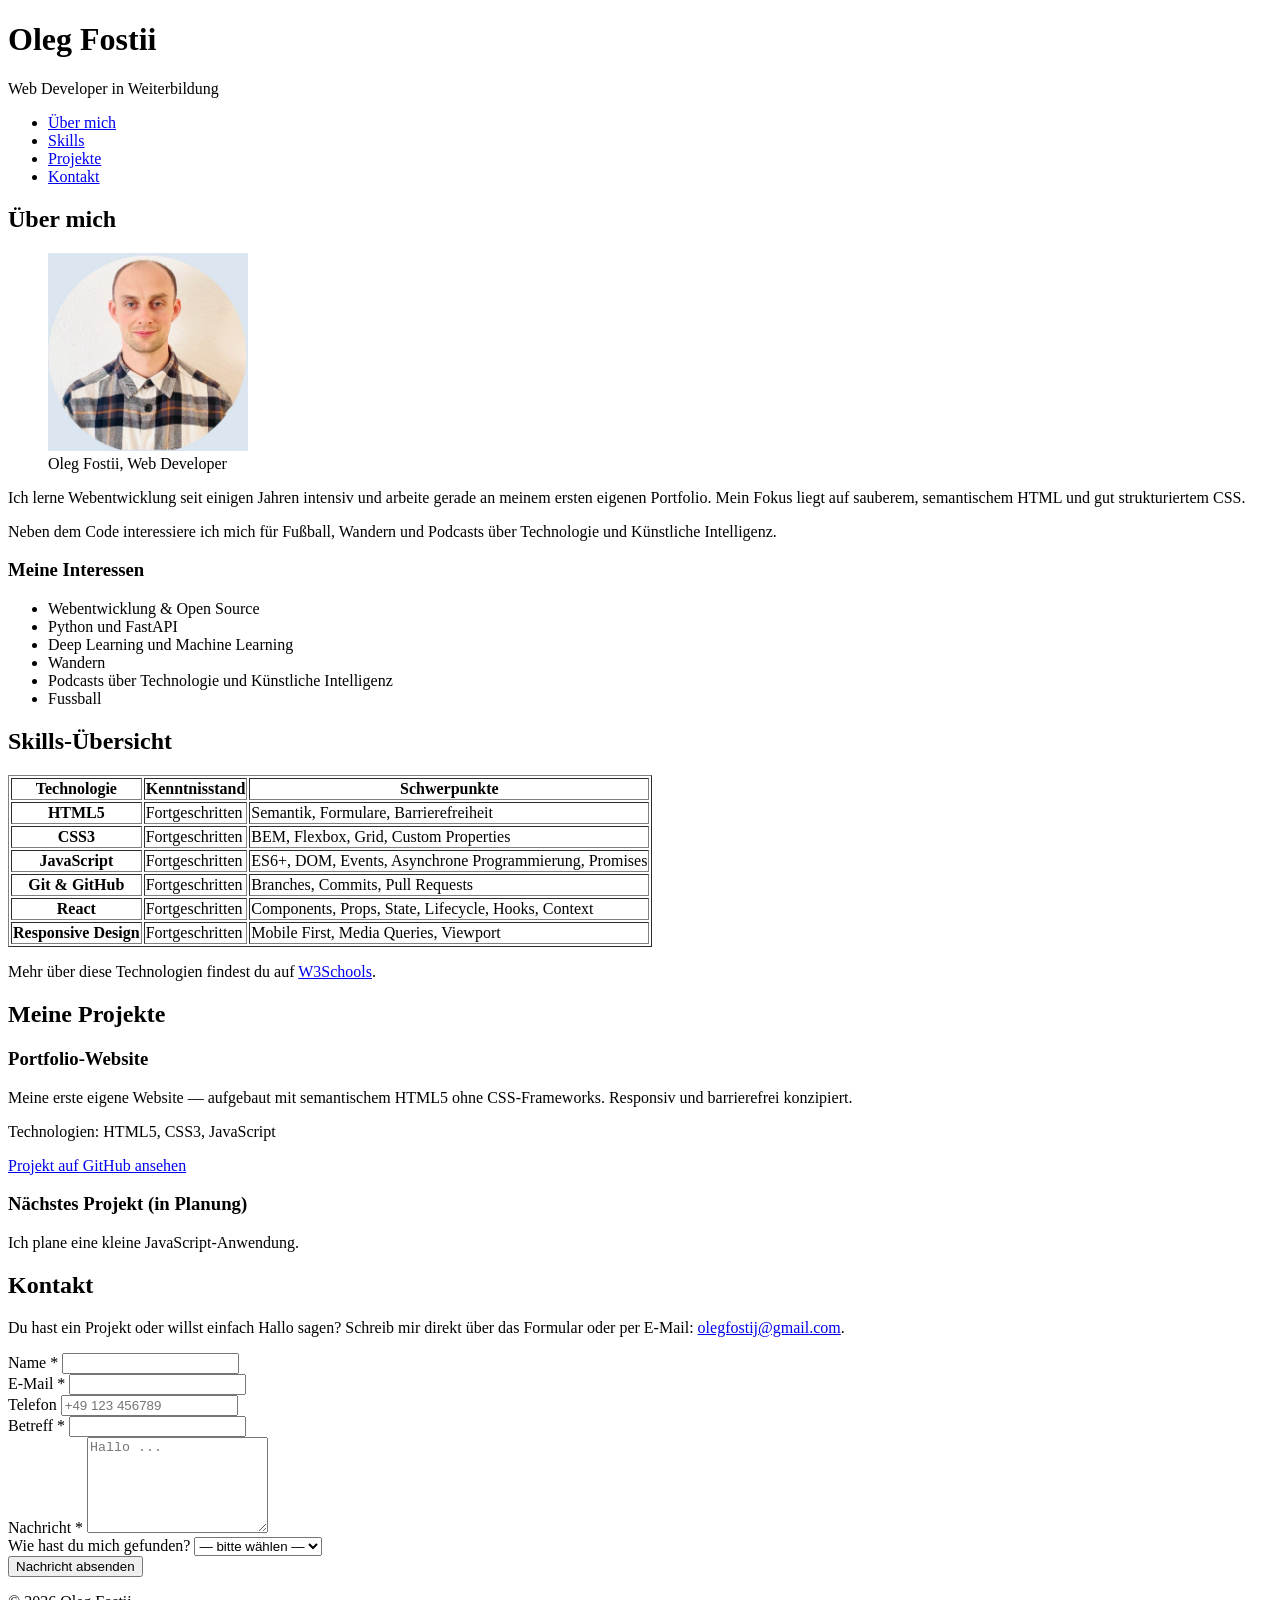
==== index.html @ a994909b "feat: add profile image placeholder and skills table" ====
<!DOCTYPE html>
<html lang="de">
<head>
  <meta charset="UTF-8" />
  <meta name="viewport" content="width=device-width, initial-scale=1.0" />
  <title>Oleg Fostii — Web Developer</title>
</head>
<body>

  <!-- ================================================
       NAVIGATION
  ================================================ -->
  <header>
    <h1>Oleg Fostii</h1>
    <p>Web Developer in Weiterbildung</p>

    <nav>
      <ul>
        <li><a href="#über-mich">Über mich</a></li>
        <li><a href="#skills">Skills</a></li>
        <li><a href="#projekte">Projekte</a></li>
        <li><a href="#kontakt">Kontakt</a></li>
      </ul>
    </nav>
  </header>

  <main>

    <!-- ================================================
         ABSCHNITT: ÜBER MICH
    ================================================ -->
    <section id="über-mich">
      <h2>Über mich</h2>

      <figure>
        <img
          src="/bilder/profil.jpeg"
          alt="Foto von Oleg Fostii, Web Developer"
          width="200"
        />
        <figcaption>Oleg Fostii, Web Developer</figcaption>
      </figure>

      <p>
        Ich lerne Webentwicklung seit einigen Jahren intensiv und arbeite
        gerade an meinem ersten eigenen Portfolio. Mein Fokus liegt auf
        sauberem, semantischem HTML und gut strukturiertem CSS.
      </p>

      <p>
        Neben dem Code interessiere ich mich für Fußball, Wandern
        und Podcasts über Technologie und Künstliche Intelligenz.
      </p>

      <h3>Meine Interessen</h3>
      <ul>
        <li>Webentwicklung &amp; Open Source</li>
        <li>Python und FastAPI</li>
        <li>Deep Learning und Machine Learning</li>
        <li>Wandern</li>
        <li>Podcasts über Technologie und Künstliche Intelligenz</li>
        <li>Fussball</li>
      </ul>
    </section>

    <!-- ================================================
         ABSCHNITT: SKILLS
    ================================================ -->
    <section id="skills">
      <h2>Skills-Übersicht</h2>

      <table border="1">
        <thead>
          <tr>
            <th scope="col">Technologie</th>
            <th scope="col">Kenntnisstand</th>
            <th scope="col">Schwerpunkte</th>
          </tr>
        </thead>
        <tbody>
          <tr>
            <th scope="row">HTML5</th>
            <td>Fortgeschritten</td>
            <td>Semantik, Formulare, Barrierefreiheit</td>
          </tr>
          <tr>
            <th scope="row">CSS3</th>
            <td>Fortgeschritten</td>
            <td>BEM, Flexbox, Grid, Custom Properties</td>
          </tr>
          <tr>
            <th scope="row">JavaScript</th>
            <td>Fortgeschritten</td>
            <td>ES6+, DOM, Events, Asynchrone Programmierung, Promises</td>
          </tr>
          <tr>
            <th scope="row">Git &amp; GitHub</th>
            <td>Fortgeschritten</td>
            <td>Branches, Commits, Pull Requests</td>
          </tr>
          <tr>
            <th scope="row">React</th>
            <td>Fortgeschritten</td>
            <td>Components, Props, State, Lifecycle, Hooks, Context</td>
          </tr>
          <tr>
            <th scope="row">Responsive Design</th>
            <td>Fortgeschritten</td>
            <td>Mobile First, Media Queries, Viewport</td>
          </tr>
        </tbody>
      </table>

      <p>
        Mehr über diese Technologien findest du auf
        <a
          href="https://www.w3schools.com/html/"
          target="_blank"
          rel="noopener noreferrer"
        >W3Schools</a>.
      </p>
    </section>

    <!-- ================================================
         ABSCHNITT: PROJEKTE
    ================================================ -->
    <section id="projekte">
      <h2>Meine Projekte</h2>

      <article>
        <h3>Portfolio-Website</h3>
        <p>
          Meine erste eigene Website — aufgebaut mit semantischem HTML5
          ohne CSS-Frameworks. Responsiv und barrierefrei konzipiert.
        </p>
        <p>Technologien: HTML5, CSS3, JavaScript</p>
        <p>
          <a
            href="https://fostij.github.io/Portfolio.github.io/"
            target="_blank"
            rel="noopener noreferrer"
          >
            Projekt auf GitHub ansehen
          </a>
        </p>
      </article>

      <article>
        <h3>Nächstes Projekt (in Planung)</h3>
        <p>Ich plane eine kleine JavaScript-Anwendung.</p>
      </article>
    </section>

    <!-- ================================================
         ABSCHNITT: KONTAKTFORMULAR
    ================================================ -->
    <section id="kontakt">
      <h2>Kontakt</h2>

      <p>
        Du hast ein Projekt oder willst einfach Hallo sagen? Schreib mir
        direkt über das Formular oder per E-Mail:
        <a href="mailto:olegfostij@gmail.com">olegfostij@gmail.com</a>.
      </p>

      <form
        class="contact-form"
        action="https://echo.free.beeceptor.com/contact-form"
        method="POST">

        <div>
          <label for="name">Name *</label>
          <input
            type="text"
            id="name"
            name="name"
            autocomplete="name"
            required
          />
        </div>

        <div>
          <label for="email">E-Mail *</label>
          <input
            type="email"
            id="email"
            name="email"
            autocomplete="email"
            required
          />
        </div>

        <div>
          <label for="telefon">Telefon</label>
          <input
            type="tel"
            id="telefon"
            name="telefon"
            placeholder="+49 123 456789"
            pattern="^\+49\s\d{3}\s\d{6,}$"
            title="Bitte gib eine gültige Telefonnummer im Format +49 123 456789 ein"
            autocomplete="tel"
          />
        </div>

        <div>
          <label for="betreff">Betreff *</label>
          <input
            type="text"
            id="betreff"
            name="betreff"
            required
          />
        </div>

        <div>
          <label for="nachricht">Nachricht *</label>
          <textarea
            id="nachricht"
            name="nachricht"
            rows="6"
            placeholder="Hallo ..."
            required
          ></textarea>
        </div>

        <div>
          <label for="quelle">Wie hast du mich gefunden?</label>
          <select id="quelle" name="quelle">
            <option value="">— bitte wählen —</option>
            <option value="github">GitHub</option>
            <option value="linkedin">LinkedIn</option>
            <option value="empfehlung">Empfehlung</option>
            <option value="sonstiges">Sonstiges</option>
          </select>
        </div>

        <button type="submit">Nachricht absenden</button>

      </form>
    </section>

  </main>

  <!-- ================================================
       FOOTER
  ================================================ -->
  <footer>
    <p>&copy; 2026 Oleg Fostii</p>
  </footer>

</body>
</html>
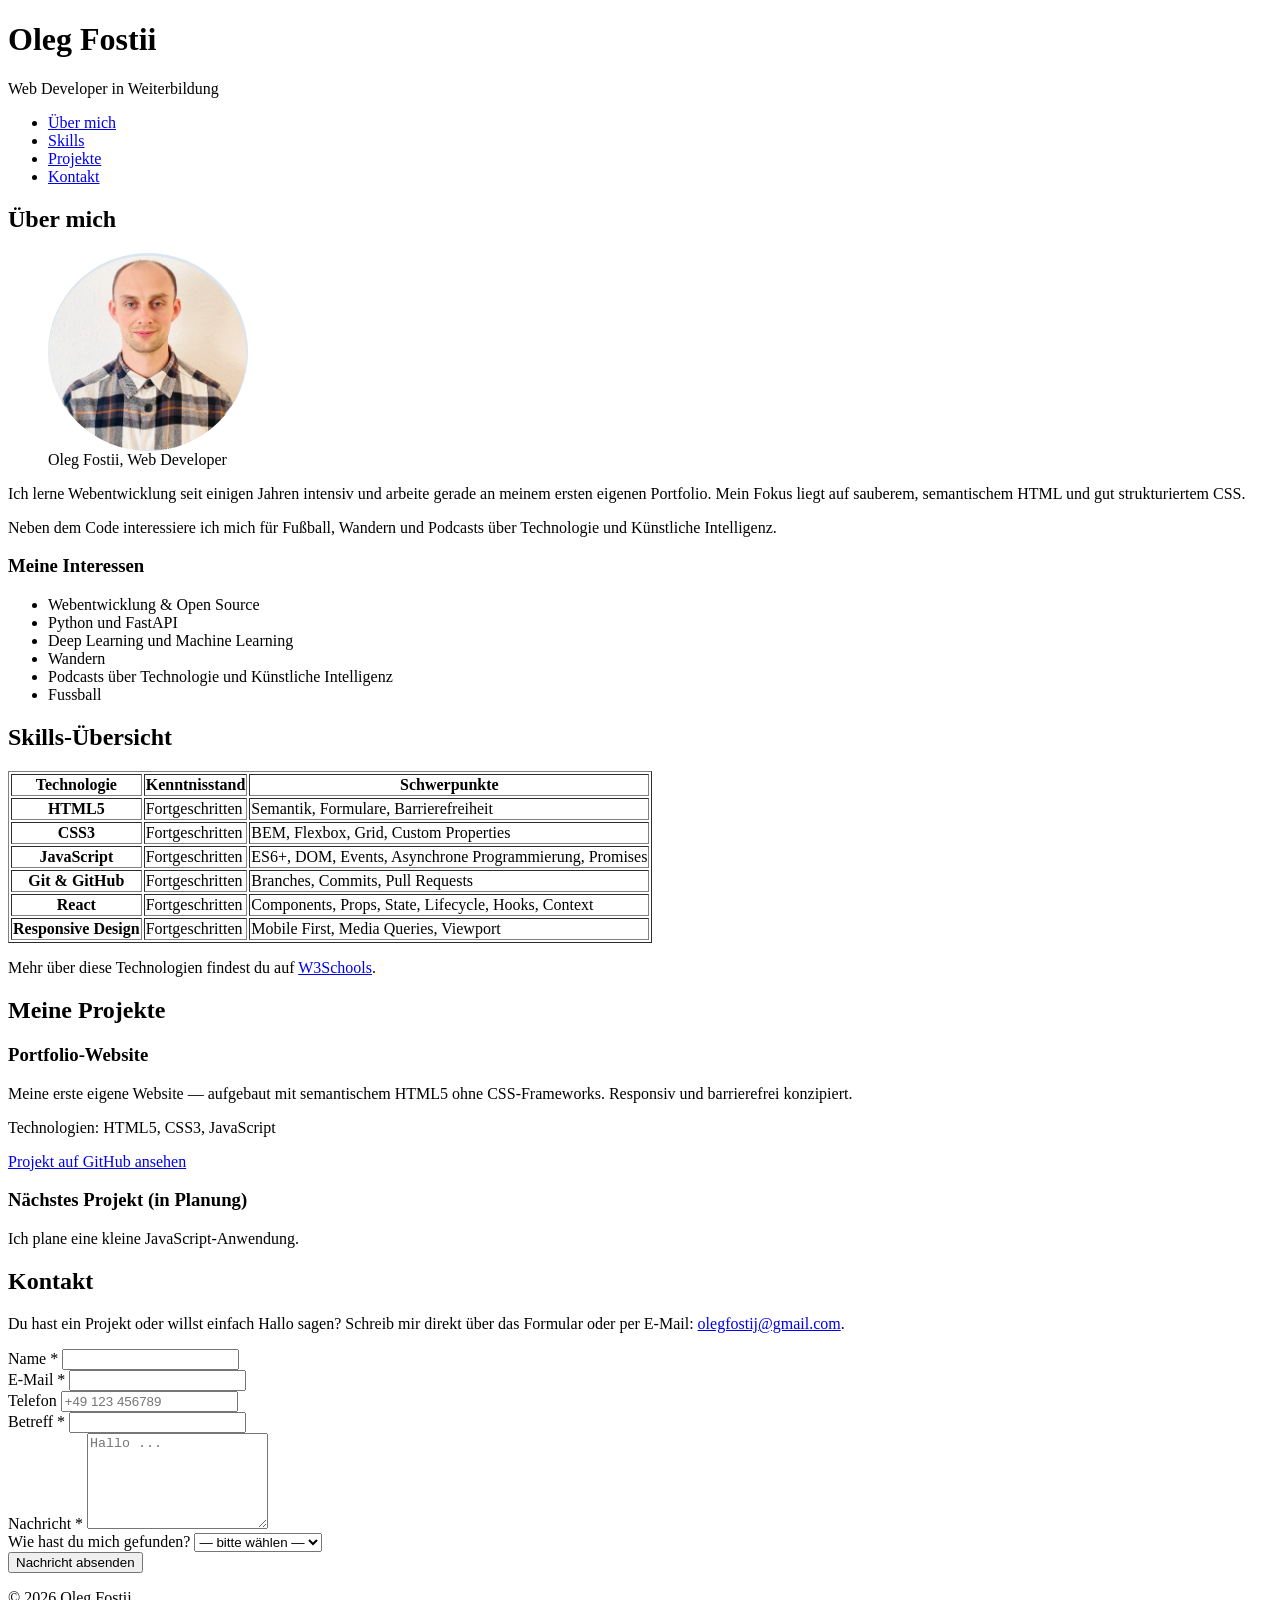
==== commit 2c602f69: "fix: add border-radius to profile image via inline style" ====
--- a/index.html
+++ b/index.html
@@ -37,6 +37,7 @@
           src="/bilder/profil.jpeg"
           alt="Foto von Oleg Fostii, Web Developer"
           width="200"
+          style="border-radius: 50%; display: block;"
         />
         <figcaption>Oleg Fostii, Web Developer</figcaption>
       </figure>
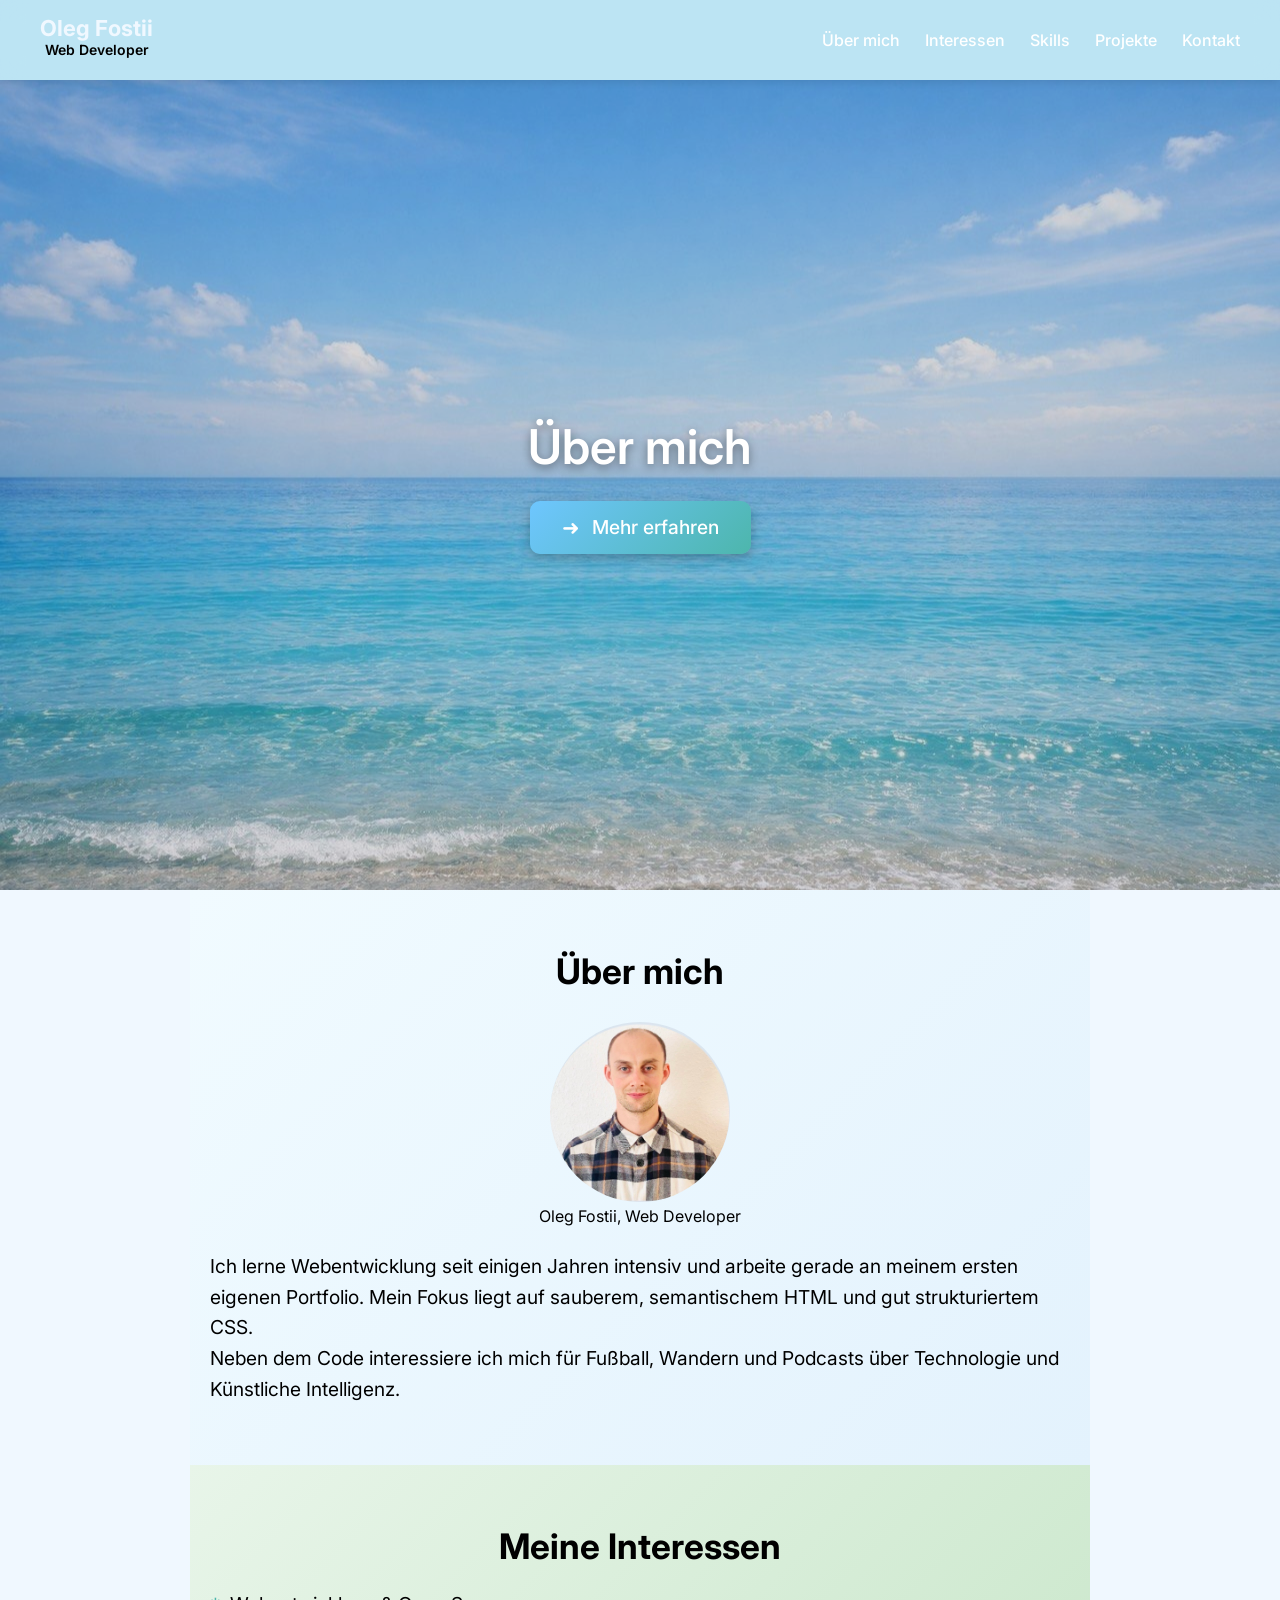
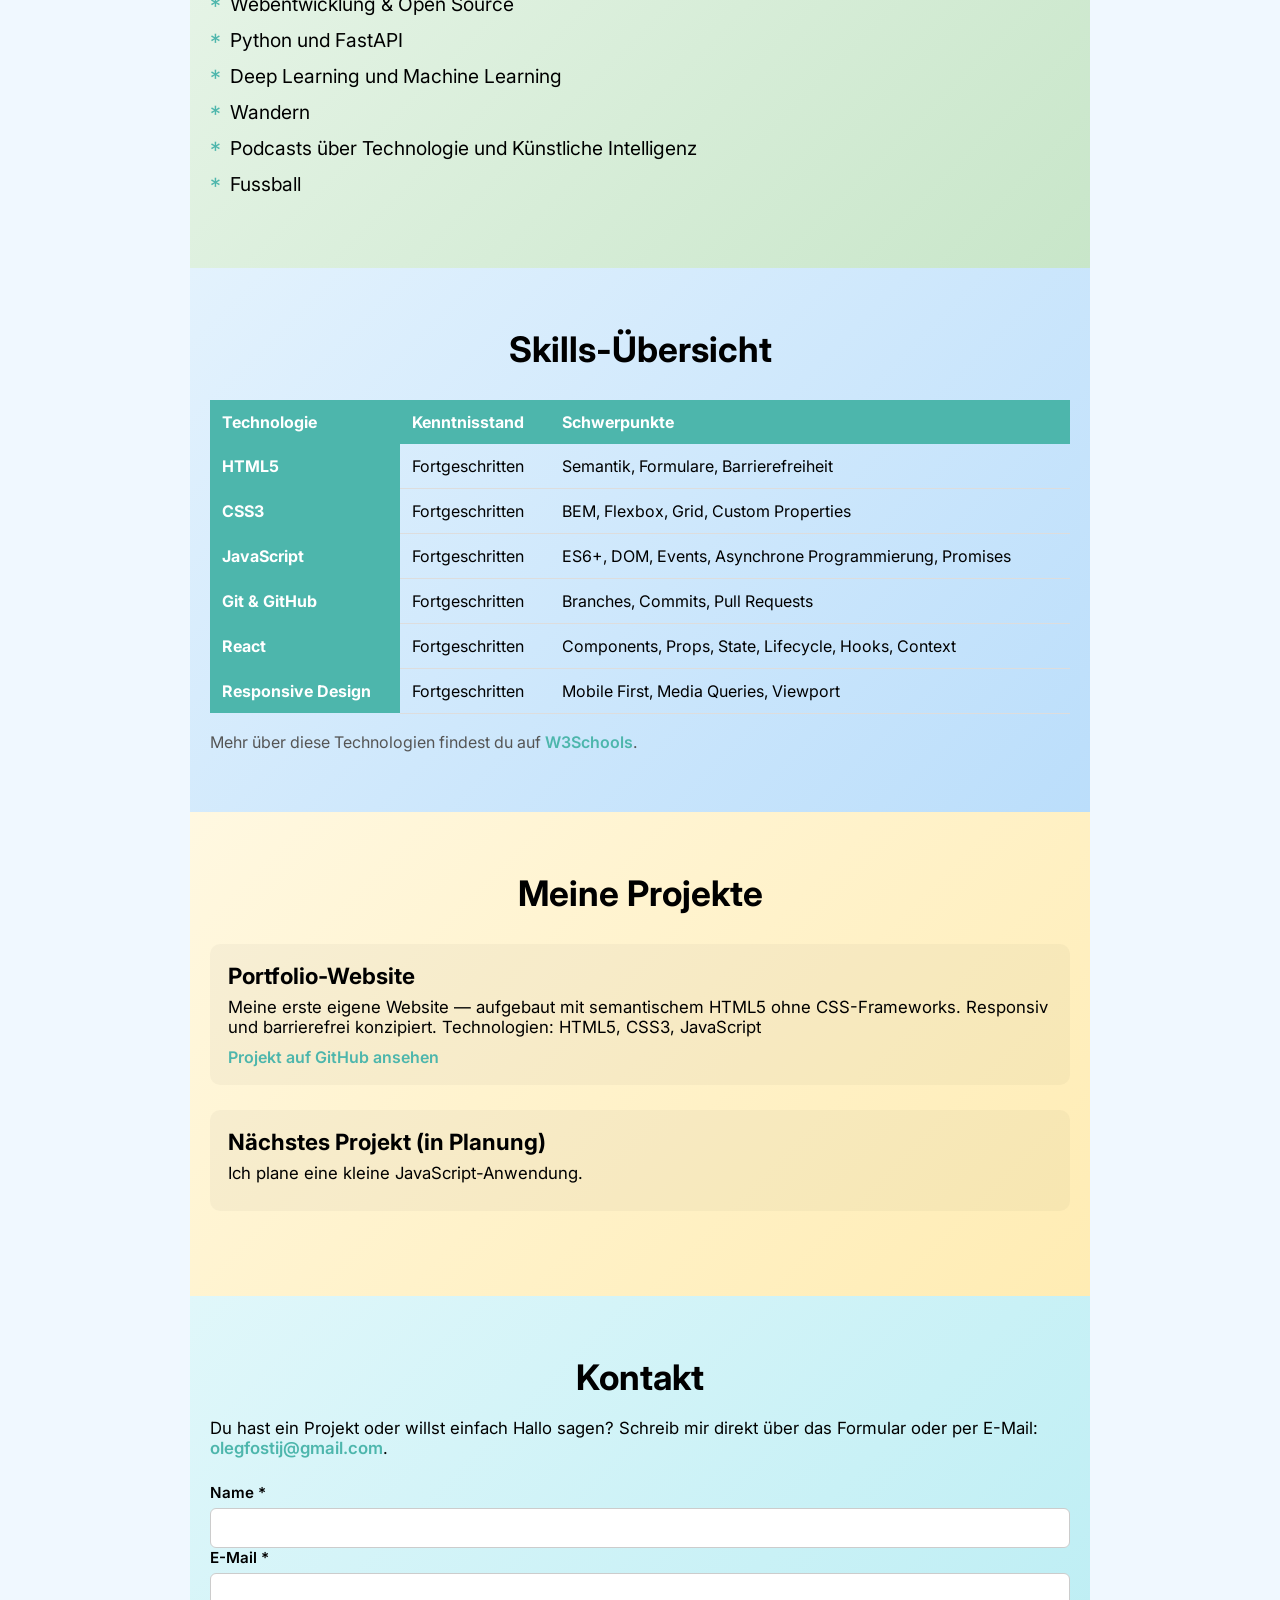
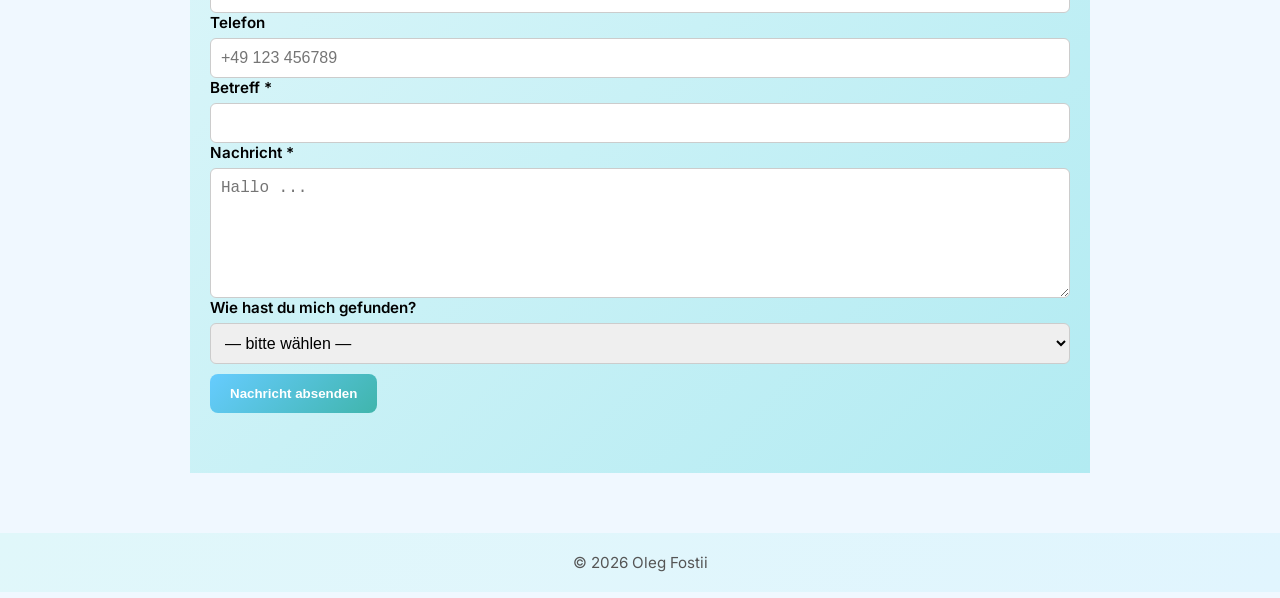
==== commit 17b2df47: "Initial project upload" ====
--- a/index.html
+++ b/index.html
@@ -3,118 +3,160 @@
 <head>
   <meta charset="UTF-8" />
   <meta name="viewport" content="width=device-width, initial-scale=1.0" />
+  <link href="https://fonts.googleapis.com/css2?family=Inter:wght@300;400;600&display=swap" rel="stylesheet"/>
+  <link rel="stylesheet" href="css/style.css" />
   <title>Oleg Fostii — Web Developer</title>
 </head>
 <body>
-
   <!-- ================================================
-       NAVIGATION
-  ================================================ -->
-  <header>
-    <h1>Oleg Fostii</h1>
-    <p>Web Developer in Weiterbildung</p>
-
-    <nav>
-      <ul>
-        <li><a href="#über-mich">Über mich</a></li>
-        <li><a href="#skills">Skills</a></li>
-        <li><a href="#projekte">Projekte</a></li>
-        <li><a href="#kontakt">Kontakt</a></li>
+      Header
+    ================================================ -->
+  <header class="header">
+
+    <!-- Logo -->
+    <div class="header__logo">
+      <h1 class="header__title">Oleg Fostii</h1>
+      <p class="header__subtitle">Web Developer</p>
+    </div>
+
+    <!-- Burger Toggle -->
+    <input type="checkbox" id="burger-toggle" />
+
+    <!-- Burger Button -->
+    <label for="burger-toggle" class="burger">
+      <span class="burger__line"></span>
+      <span class="burger__line"></span>
+      <span class="burger__line"></span>
+    </label>
+
+    <!-- Navigation -->
+    <nav class="nav">
+      <ul class="nav__list">
+        <li class="nav__item"><a href="#ueber-mich" class="nav__link nav__link--active">Über mich</a></li>
+        <li class="nav__item"><a href="#interessen" class="nav__link nav__link--active">Interessen</a></li>
+        <li class="nav__item"><a href="#skills" class="nav__link nav__link--active">Skills</a></li>
+        <li class="nav__item"><a href="#projekte" class="nav__link nav__link--active">Projekte</a></li>
+        <li class="nav__item"><a href="#kontaktformular" class="nav__link nav__link--active">Kontakt</a></li>
       </ul>
     </nav>
+
+    <!-- Overlay -->
+    <div class="overlay"></div>
+
   </header>
-
+  
   <main>
 
-    <!-- ================================================
-         ABSCHNITT: ÜBER MICH
-    ================================================ -->
-    <section id="über-mich">
-      <h2>Über mich</h2>
-
-      <figure>
+    <!-- ================================
+      HERO Section
+      ================================ -->
+    <section class="hero">
+      <div class="hero__content">
+        <h1 class="hero__title">Über mich</h1>
+
+        <a href="#ueber-mich" class="hero__button">
+          <span class="hero__button-icon">&#10140</span>
+          <span class="hero__button-text">Mehr erfahren</span>
+        </a>
+      </div>
+    </section>
+
+    <!-- ================================================
+        ÜBER MICH Section
+    ================================================ -->
+    <section id="ueber-mich" class="about">
+      <h2 class="about__title">Über mich</h2>
+
+      <figure class="about__figure">
         <img
-          src="/bilder/profil.jpeg"
+          class="about__image"
+          src="bilder/profil.jpeg"
           alt="Foto von Oleg Fostii, Web Developer"
-          width="200"
-          style="border-radius: 50%; display: block;"
         />
-        <figcaption>Oleg Fostii, Web Developer</figcaption>
+        <figcaption class="about_caption">Oleg Fostii, Web Developer</figcaption>
       </figure>
 
-      <p>
+      <p class="about__text">
         Ich lerne Webentwicklung seit einigen Jahren intensiv und arbeite
         gerade an meinem ersten eigenen Portfolio. Mein Fokus liegt auf
         sauberem, semantischem HTML und gut strukturiertem CSS.
       </p>
 
-      <p>
+      <p class="about__text">
         Neben dem Code interessiere ich mich für Fußball, Wandern
         und Podcasts über Technologie und Künstliche Intelligenz.
       </p>
 
-      <h3>Meine Interessen</h3>
-      <ul>
-        <li>Webentwicklung &amp; Open Source</li>
-        <li>Python und FastAPI</li>
-        <li>Deep Learning und Machine Learning</li>
-        <li>Wandern</li>
-        <li>Podcasts über Technologie und Künstliche Intelligenz</li>
-        <li>Fussball</li>
+    </section>
+
+    <!-- ================================================
+        INTERESSEN Section
+    ================================================ -->
+    <section id="interessen" class="interests">
+      <h3 class="interests__title">Meine Interessen</h3>
+      <ul class="interests__list">
+        <li class="interests__item">Webentwicklung &amp; Open Source</li>
+        <li class="interests__item">Python und FastAPI</li>
+        <li class="interests__item">Deep Learning und Machine Learning</li>
+        <li class="interests__item">Wandern</li>
+        <li class="interests__item">Podcasts über Technologie und Künstliche Intelligenz</li>
+        <li class="interests__item">Fussball</li>
       </ul>
     </section>
 
     <!-- ================================================
-         ABSCHNITT: SKILLS
-    ================================================ -->
-    <section id="skills">
-      <h2>Skills-Übersicht</h2>
-
-      <table border="1">
-        <thead>
-          <tr>
-            <th scope="col">Technologie</th>
-            <th scope="col">Kenntnisstand</th>
-            <th scope="col">Schwerpunkte</th>
+        SKILLS Section
+    ================================================ -->
+    <section id="skills" class="skills">
+      <h2 class="skills__title">Skills-Übersicht</h2>
+
+      <table class="skills__table">
+        <thead class="skills__thead">
+          <tr class="skills__row">
+            <th class="skills__head" scope="col">Technologie</th>
+            <th class="skills__head" scope="col">Kenntnisstand</th>
+            <th class="skills__head" scope="col">Schwerpunkte</th>
           </tr>
         </thead>
-        <tbody>
-          <tr>
-            <th scope="row">HTML5</th>
-            <td>Fortgeschritten</td>
-            <td>Semantik, Formulare, Barrierefreiheit</td>
-          </tr>
-          <tr>
-            <th scope="row">CSS3</th>
-            <td>Fortgeschritten</td>
-            <td>BEM, Flexbox, Grid, Custom Properties</td>
-          </tr>
-          <tr>
-            <th scope="row">JavaScript</th>
-            <td>Fortgeschritten</td>
-            <td>ES6+, DOM, Events, Asynchrone Programmierung, Promises</td>
-          </tr>
-          <tr>
-            <th scope="row">Git &amp; GitHub</th>
-            <td>Fortgeschritten</td>
-            <td>Branches, Commits, Pull Requests</td>
-          </tr>
-          <tr>
-            <th scope="row">React</th>
-            <td>Fortgeschritten</td>
-            <td>Components, Props, State, Lifecycle, Hooks, Context</td>
-          </tr>
-          <tr>
-            <th scope="row">Responsive Design</th>
-            <td>Fortgeschritten</td>
-            <td>Mobile First, Media Queries, Viewport</td>
+
+        <tbody class="skills__tbody">
+          <tr class="skills__row">
+            <th class="skills__head" scope="row">HTML5</th>
+            <td class="skills__cell">Fortgeschritten</td>
+            <td class="skills__cell">Semantik, Formulare, Barrierefreiheit</td>
+          </tr>
+          <tr class="skills__row">
+            <th class="skills__head" scope="row">CSS3</th>
+            <td class="skills__cell">Fortgeschritten</td>
+            <td class="skills__cell">BEM, Flexbox, Grid, Custom Properties</td>
+          </tr>
+          <tr class="skills__row">
+            <th class="skills__head" scope="row">JavaScript</th>
+            <td class="skills__cell">Fortgeschritten</td>
+            <td class="skills__cell">ES6+, DOM, Events, Asynchrone Programmierung, Promises</td>
+          </tr>
+          <tr class="skills__row">
+            <th class="skills__head" scope="row">Git &amp; GitHub</th>
+            <td class="skills__cell">Fortgeschritten</td>
+            <td class="skills__cell">Branches, Commits, Pull Requests</td>
+          </tr>
+          <tr class="skills__row">
+            <th class="skills__head" scope="row">React</th>
+            <td class="skills__cell">Fortgeschritten</td>
+            <td class="skills__cell">Components, Props, State, Lifecycle, Hooks, Context</td>
+          </tr>
+          <tr class="skills__row">
+            <th class="skills__head" scope="row">Responsive Design</th>
+            <td class="skills__cell">Fortgeschritten</td>
+            <td class="skills__cell">Mobile First, Media Queries, Viewport</td>
           </tr>
         </tbody>
       </table>
 
-      <p>
+      <p class="skills__note">
         Mehr über diese Technologien findest du auf
         <a
+          class="skills__link"
           href="https://www.w3schools.com/html/"
           target="_blank"
           rel="noopener noreferrer"
@@ -123,45 +165,43 @@
     </section>
 
     <!-- ================================================
-         ABSCHNITT: PROJEKTE
-    ================================================ -->
-    <section id="projekte">
-      <h2>Meine Projekte</h2>
-
-      <article>
-        <h3>Portfolio-Website</h3>
-        <p>
+         PROJEKTE Section
+    ================================================ -->
+    <section id="projekte" class="projects">
+      <h2 class="projects__title">Meine Projekte</h2>
+
+      <article class="projects__item">
+        <h3 class="projects__item-title">Portfolio-Website</h3>
+        <p class="projects__item-text">
           Meine erste eigene Website — aufgebaut mit semantischem HTML5
           ohne CSS-Frameworks. Responsiv und barrierefrei konzipiert.
+          Technologien: HTML5, CSS3, JavaScript
         </p>
-        <p>Technologien: HTML5, CSS3, JavaScript</p>
-        <p>
-          <a
+        <a
+            class="projects__item-link"
             href="https://fostij.github.io/Portfolio.github.io/"
             target="_blank"
-            rel="noopener noreferrer"
-          >
-            Projekt auf GitHub ansehen
-          </a>
+            rel="noopener noreferrer">Projekt auf GitHub ansehen</a>
+      </article>
+
+      <article class="projects__item">
+        <h3 class="projects__item-title">Nächstes Projekt (in Planung)</h3>
+        <p class="projects__item-text">
+          Ich plane eine kleine JavaScript-Anwendung.
         </p>
       </article>
-
-      <article>
-        <h3>Nächstes Projekt (in Planung)</h3>
-        <p>Ich plane eine kleine JavaScript-Anwendung.</p>
-      </article>
-    </section>
-
-    <!-- ================================================
-         ABSCHNITT: KONTAKTFORMULAR
-    ================================================ -->
-    <section id="kontakt">
-      <h2>Kontakt</h2>
-
-      <p>
+    </section>
+
+    <!-- ================================================
+         KONTAKTFORMULAR Section
+    ================================================ -->
+    <section id="kontaktformular" class="contact">
+      <h2 class="contact__title">Kontakt</h2>
+
+      <p class="contact__intro">
         Du hast ein Projekt oder willst einfach Hallo sagen? Schreib mir
         direkt über das Formular oder per E-Mail:
-        <a href="mailto:olegfostij@gmail.com">olegfostij@gmail.com</a>.
+        <a class="contact__email" href="mailto:olegfostij@gmail.com">olegfostij@gmail.com</a>.
       </p>
 
       <form
@@ -169,9 +209,10 @@
         action="https://echo.free.beeceptor.com/contact-form"
         method="POST">
 
-        <div>
-          <label for="name">Name *</label>
-          <input
+        <div class="contact__field">
+          <label class="contact__label" for="name">Name *</label>
+          <input
+            class="contact__input"
             type="text"
             id="name"
             name="name"
@@ -180,9 +221,10 @@
           />
         </div>
 
-        <div>
-          <label for="email">E-Mail *</label>
-          <input
+        <div class="contact__field">
+          <label class="contact__label" for="email">E-Mail *</label>
+          <input
+            class="contact__input"
             type="email"
             id="email"
             name="email"
@@ -191,9 +233,10 @@
           />
         </div>
 
-        <div>
-          <label for="telefon">Telefon</label>
-          <input
+        <div class="contact__field">
+          <label class="contact__label" for="telefon">Telefon</label>
+          <input
+            class="contact__input"
             type="tel"
             id="telefon"
             name="telefon"
@@ -204,9 +247,10 @@
           />
         </div>
 
-        <div>
-          <label for="betreff">Betreff *</label>
-          <input
+        <div class="contact__field">
+          <label class="contact__label" for="betreff">Betreff *</label>
+          <input
+            class="contact__input"
             type="text"
             id="betreff"
             name="betreff"
@@ -214,9 +258,10 @@
           />
         </div>
 
-        <div>
-          <label for="nachricht">Nachricht *</label>
+        <div class="contact__field">
+          <label class="contact__label" for="nachricht">Nachricht *</label>
           <textarea
+            class="contact__textarea"
             id="nachricht"
             name="nachricht"
             rows="6"
@@ -225,9 +270,9 @@
           ></textarea>
         </div>
 
-        <div>
-          <label for="quelle">Wie hast du mich gefunden?</label>
-          <select id="quelle" name="quelle">
+        <div class="contact__field">
+          <label class="contact__label" for="quelle">Wie hast du mich gefunden?</label>
+          <select class="contact__select" id="quelle" name="quelle">
             <option value="">— bitte wählen —</option>
             <option value="github">GitHub</option>
             <option value="linkedin">LinkedIn</option>
@@ -236,8 +281,7 @@
           </select>
         </div>
 
-        <button type="submit">Nachricht absenden</button>
-
+        <button class="contact__submit" type="submit">Nachricht absenden</button>
       </form>
     </section>
 
@@ -246,8 +290,8 @@
   <!-- ================================================
        FOOTER
   ================================================ -->
-  <footer>
-    <p>&copy; 2026 Oleg Fostii</p>
+  <footer class="footer">
+    <p class="footer__text">&copy; 2026 Oleg Fostii</p>
   </footer>
 
 </body>
--- a/css/style.css
+++ b/css/style.css
@@ -0,0 +1,585 @@
+*,
+::before,
+::after {
+    margin: 0;
+    padding: 0;
+    box-sizing: border-box;
+}
+
+html {
+    scroll-behavior: smooth;
+}
+
+/* ================================
+    Allgemeine Grundstile
+    ================================ */
+body {
+    font-family: "Inter", sans-serif;
+    background-color: #f0f8ff;
+}
+
+/* ================================
+    Sticky Header mit Blur-Effekt
+    ================================ */
+.header {
+    position: sticky;
+    top: 0;
+    z-index: 1000;
+    display: flex;
+    justify-content: space-between;
+    align-items: center;
+    padding: 15px 40px;
+    background: rgba(110, 198, 225, 0.4);
+    backdrop-filter: blur(12px);
+    -webkit-backdrop-filter: blur(12px);
+    box-shadow: 0 2px 8px rgba(0,0,0,0.1);
+}
+
+/* Logo */
+.header__logo {
+    height: 50px;
+    width: auto;
+    text-align: center;
+}
+
+.header__title {
+    font-family: inherit;
+    font-size: 22px;
+    font-weight: bold;
+    color: #f0f8ff;
+}
+
+.header__subtitle {
+    font-family: inherit;
+    font-size: 14px;
+    font-weight: 600;
+}
+
+/* ================================
+    Navigation (Desktop)
+    ================================ */
+.nav__list {
+    display: flex;
+    list-style: none;
+    margin: 0;
+    padding: 0;
+    gap: 25px;
+}
+
+.nav__link {
+    text-decoration: none;
+    color: white;
+    font-weight: 500;
+    position: relative;
+    padding-bottom: 4px;
+    transition: color 0.3s ease;
+}
+
+/* Untere Linie beim Hover */
+.nav__link::after {
+    content: '';
+    position: absolute;
+    left: 0;
+    bottom: 0;
+    width: 0%;
+    height: 2px;
+    background-color: white;
+    transition: width 0.3s ease;
+}
+
+.nav__link:hover {
+    color: #e0f7fa;
+}
+
+.nav__link:hover::after {
+    width: 100%;
+}
+
+/* ================================
+    Burger-Menü (Checkbox Hack)
+    ================================ */
+#burger-toggle {
+    display: none;
+}
+
+.burger {
+    display: none;
+    flex-direction: column;
+    gap: 5px;
+    cursor: pointer;
+    position: absolute;
+    right: 25px;
+    top: 30px;
+}
+
+.burger__line {
+    width: 28px;
+    height: 3px;
+    background: white;
+    border-radius: 2px;
+    transition: 0.3s;
+}
+
+/* ================================
+    Overlay
+    ================================ */
+.overlay {
+    position: fixed;
+    top: 0;
+    left: 0;
+    width: 100%;
+    height: 100%;
+    background: rgba(0,0,0,0.45);
+    opacity: 0;
+    pointer-events: none;
+    transition: opacity 0.3s ease;
+    z-index: 900;
+}
+
+/* Overlay aktive */
+#burger-toggle:checked ~ .overlay {
+    opacity: 1;
+    pointer-events: auto;
+}
+
+/* ================================
+    Hero Section
+    ================================ */
+.hero {
+    position: relative;
+    display: flex;
+    justify-content: center;
+    align-items: center;
+    text-align: center;
+    color: white;
+    height: 90vh;
+    background-image: url('/bilder/hero.jpg');
+    background-size: cover;
+    background-position: center;
+    background-repeat: no-repeat;
+    z-index: 2;
+}
+
+.hero::before {
+    content: '';
+    position: absolute;
+    top: 0;
+    left: 0;
+    width: 100%;
+    height: 100%;
+    background: rgba(0,0,0,0.15);
+    z-index: 3;
+}
+
+.hero__content {
+    position: relative;
+    text-align: center;
+    animation: heroFade 1.5s ease-out;
+    z-index: 4;
+}
+
+.hero__title {
+    font-size: 3rem;
+    font-weight: 600;
+    margin-bottom: 25px;
+    text-shadow: 0 3px 10px rgba(0,0,0,0.4);
+}
+
+/* Hero Button */
+.hero__button {
+    display: inline-flex;
+    align-items: center;
+    gap: 12px;
+    padding: 14px 32px;
+    font-size: 1.2rem;
+    font-weight: 500;
+    color: white;
+    text-decoration: none;
+
+    /* Gradient */
+    background: linear-gradient(135deg, #6ec6ff, #4db6ac);
+    border-radius: 10px;
+    box-shadow: 0 4px 12px rgba(0,0,0,0.25);
+    transition: all 0.3s ease;
+}
+
+.hero__button-icon {
+    font-size: 1.3rem;
+    transition: transform 0.3s ease
+}
+
+.hero__button:hover {
+    transform: translateY(-4px);
+    box-shadow: 0 6px 18px rgba(0,0,0,0.35);
+}
+
+.hero__button:hover .hero__button-icon {
+    transform: translateX(6px);
+}
+
+/* ================================
+    Über mich Section
+    ================================ */
+.about {
+    background: linear-gradient(135deg, #f1fbff, #e3f2fd);
+    padding: 60px 20px;
+    margin: 0 auto;
+    max-width: 900px;
+}
+
+.about__title {
+    font-size: 2.2rem;
+    text-align: center;
+    margin-bottom: 30px;
+}
+
+.about__figure {
+    text-align: center;
+    margin-bottom: 25px;
+}
+
+.about__image {
+    width: 180px;
+    height: 180px;
+    border-radius: 50%;
+    object-fit: cover;
+}
+
+.about__caption {
+    margin-top: 10px;
+    font-size: 1rem;
+    color: #666
+}
+
+.about__text {
+    font-size: 1.2rem;
+    line-height: 1.6;
+}
+
+/* ================================
+    Interessen Section
+    ================================ */
+.interests {
+    background: linear-gradient(135deg, #e8f5e9, #c8e6c9);
+    padding: 60px 20px;
+    max-width: 900px;
+    margin: 0 auto;
+}
+
+.interests__title {
+    font-size: 2.2rem;
+    text-align: center;
+    margin-bottom: 25px;
+}
+
+.interests__list {
+    list-style: none;
+    padding: 0;
+}
+
+.interests__item {
+    font-size: 1.2rem;
+    margin-bottom: 12px;
+    padding-left: 20px;
+    position: relative;
+}
+
+.interests__item::before {
+    content: '*';
+    position:  absolute;
+    left: 0;
+    color: #4db6ac;
+    font-size: 1.4rem;
+}
+
+/* ================================
+    Skills Section
+    ================================ */
+.skills {
+    background: linear-gradient(135deg, #e3f2fd, #bbdefb);
+    padding: 60px 20px;
+    max-width: 900px;
+    margin: 0 auto;
+}
+
+.skills__title { 
+    text-align: center;
+    font-size: 2.2rem;
+    margin-bottom: 30px;
+}
+
+.skills__table {
+    width: 100%;
+    border-collapse: collapse;
+}
+
+.skills__head {
+    background: #4db6ac;
+    color: white;
+    padding: 12px;
+    text-align: left;
+}
+
+.skills__cell {
+    padding: 12px;
+    border-bottom: 1px solid #ddd;
+}
+
+.skills__row:hover {
+    background: rgba(0,0,0,0.05);
+}
+
+.skills__note {
+    margin-top: 18px;
+    font-size: 1rem;
+    color: #555;
+}
+
+.skills__link {
+    color: #4db6ac;
+    font-weight: 600;
+    text-decoration: none;
+}
+
+.skills__link:hover {
+    text-decoration: underline;
+}
+
+/* ================================
+    Projekte Section
+    ================================ */
+.projects {
+    background: linear-gradient(135deg, #fff8e1, #ffecb3);
+    padding: 60px 20px;
+    max-width: 900px;
+    margin: 0 auto;
+}
+
+.projects__title {
+    text-align: center;
+    font-size: 2.2rem;
+    margin-bottom: 30px;
+}
+
+.projects__item {
+    margin-bottom: 25px;
+    padding: 18px;
+    border-radius: 10px;
+    background: rgba(0,0,0,0.03);
+}
+
+.projects__item-title {
+    font-size: 1.4rem;
+    margin-bottom: 8px;
+}
+
+.projects__item-text {
+    font-size: 1.05rem;
+    margin-bottom: 10px;
+}
+
+.projects__item-link {
+    color: #4db6ac;
+    font-weight: 600;
+    text-decoration: none;
+}
+
+.projects__item-link:hover {
+    text-decoration: underline;
+}
+
+/* ================================
+    Kontaktformular Section
+    ================================ */
+.contact {
+    background: linear-gradient(135deg, #e0f7fa, #b2ebf2);
+    padding: 60px 20px;
+    max-width: 900px;
+    margin: 0 auto;
+}
+
+.contact__title {
+    text-align: center;
+    font-size: 2.2rem;
+    margin-bottom: 20px;
+}
+
+.contact__intro {
+    font-size: 1.05rem;
+    margin-bottom: 25px;
+}
+
+.contact__email {
+    color: #4db6ac;
+    font-weight: 600;
+    text-decoration: none;
+}
+
+.contact__email:hover {
+    text-decoration: underline;
+}
+
+.contact__form {
+    display: flex;
+    flex-direction: column;
+    gap: 16px;
+}
+
+.contact__field {
+    display: flex;
+    flex-direction: column;
+    gap: 6px;
+}
+
+.contact__label {
+    font-size: 0.95rem;
+    font-weight: 600;
+}
+
+.contact__input,
+.contact__textarea,
+.contact__select {
+    padding: 10px;
+    border-radius: 6px;
+    border: 1px solid #ccc;
+    font-size: 1rem;
+}
+
+.contact__textarea {
+    min-height: 120px;
+    resize: vertical;
+}
+
+.contact__submit {
+    margin-top: 10px;
+    padding: 12px 20px;
+    border: none;
+    border-radius: 8px;
+    background: linear-gradient(135deg, #66ccff, #40b5ac);
+    color: white;
+    font-weight: 600;
+    cursor: pointer;
+    transition: transform 0.2s ease, box-shadow 0.2s ease;
+}
+
+.contact__submit:hover {
+    transform: translateY(-2px);
+    box-shadow: 0 4px 12px rgba(0,0,0,0.2);
+}
+
+/* ================================
+    Footer
+    ================================ */
+.footer {
+    background: linear-gradient(135deg, #e0f7fa, #e1f5fe);
+    margin-top: 60px;
+    padding: 20px;
+    text-align: center;
+}
+
+.footer__text {
+    font-size: 0.95rem;
+    color: #555;
+}
+
+.about,
+.interests,
+.skills,
+.projects,
+.contact {
+    animation: sectionFade 1.2s ease-out;
+}
+
+section {
+    scroll-margin-top: 80px;
+}
+
+/* Hero Fade-In Animation */
+@keyframes heroFade {
+    from {
+        opacity: 0;
+        transform: translateY(20px);
+    }
+    to {
+        opacity: 1;
+        transform: translateY(0);
+    }
+}
+
+@keyframes sectionFade {
+    from {
+        opacity: 0;
+        transform: translateY(25px);
+    }
+    to {
+        opacity: 1;
+        transform: translateY(0);
+    }
+}
+
+
+/* ================================
+    Mobile Menü
+    ================================ */
+@media (max-width: 768px) {
+    .nav__list {
+        position: fixed;
+        top: 0;
+        left: -100%;
+        width: 240px;
+        height: 100vh;
+        background: rgba(77, 182, 172, 0.9);
+        backdrop-filter: blur(10px);
+        -webkit-backdrop-filter: blur(10px);
+        flex-direction: column;
+        padding: 100px 30px 40px 30px;
+        gap: 25px;
+        transition: left 0.3s ease;
+        z-index: 1000;
+      }
+
+      #burger-toggle:checked + .burger {
+        position: fixed;
+        right: 25;
+        top: 30px;
+        z-index: 1100;
+      }
+
+      /* Menü fährt ein */
+      #burger-toggle:checked ~ nav .nav__list {
+        left: 0;
+      }
+
+      /* Fade-In Animation */
+      #burger-toggle:checked ~ nav .nav__item {
+        opacity: 0;
+        animation: fadeIn 0.6s forwards;
+      }
+
+      .nav__item:nth-child(1) { animation-delay: 0.1s; }
+      .nav__item:nth-child(2) { animation-delay: 0.2s; }
+      .nav__item:nth-child(3) { animation-delay: 0.3s; }
+      .nav__item:nth-child(4) { animation-delay: 0.4s; }
+      .nav__item:nth-child(5) { animation-delay: 0.5s; }
+
+      @keyframes fadeIn {
+        from { opacity: 0; transform: translateX(-20px); }
+        to   { opacity: 1; transform: translateX(0); }
+      }
+
+      /* Burger sichtbar */
+      .burger {
+        display: flex;
+      }
+
+      /* Burger Animation */
+      #burger-toggle:checked + .burger .burger__line:nth-child(1) {
+        transform: rotate(45deg) translate(5px, 5px);
+      }
+      #burger-toggle:checked + .burger .burger__line:nth-child(2) {
+        opacity: 0;
+      }
+      #burger-toggle:checked + .burger .burger__line:nth-child(3) {
+        transform: rotate(-45deg) translate(5px, -5px);
+      }
+}
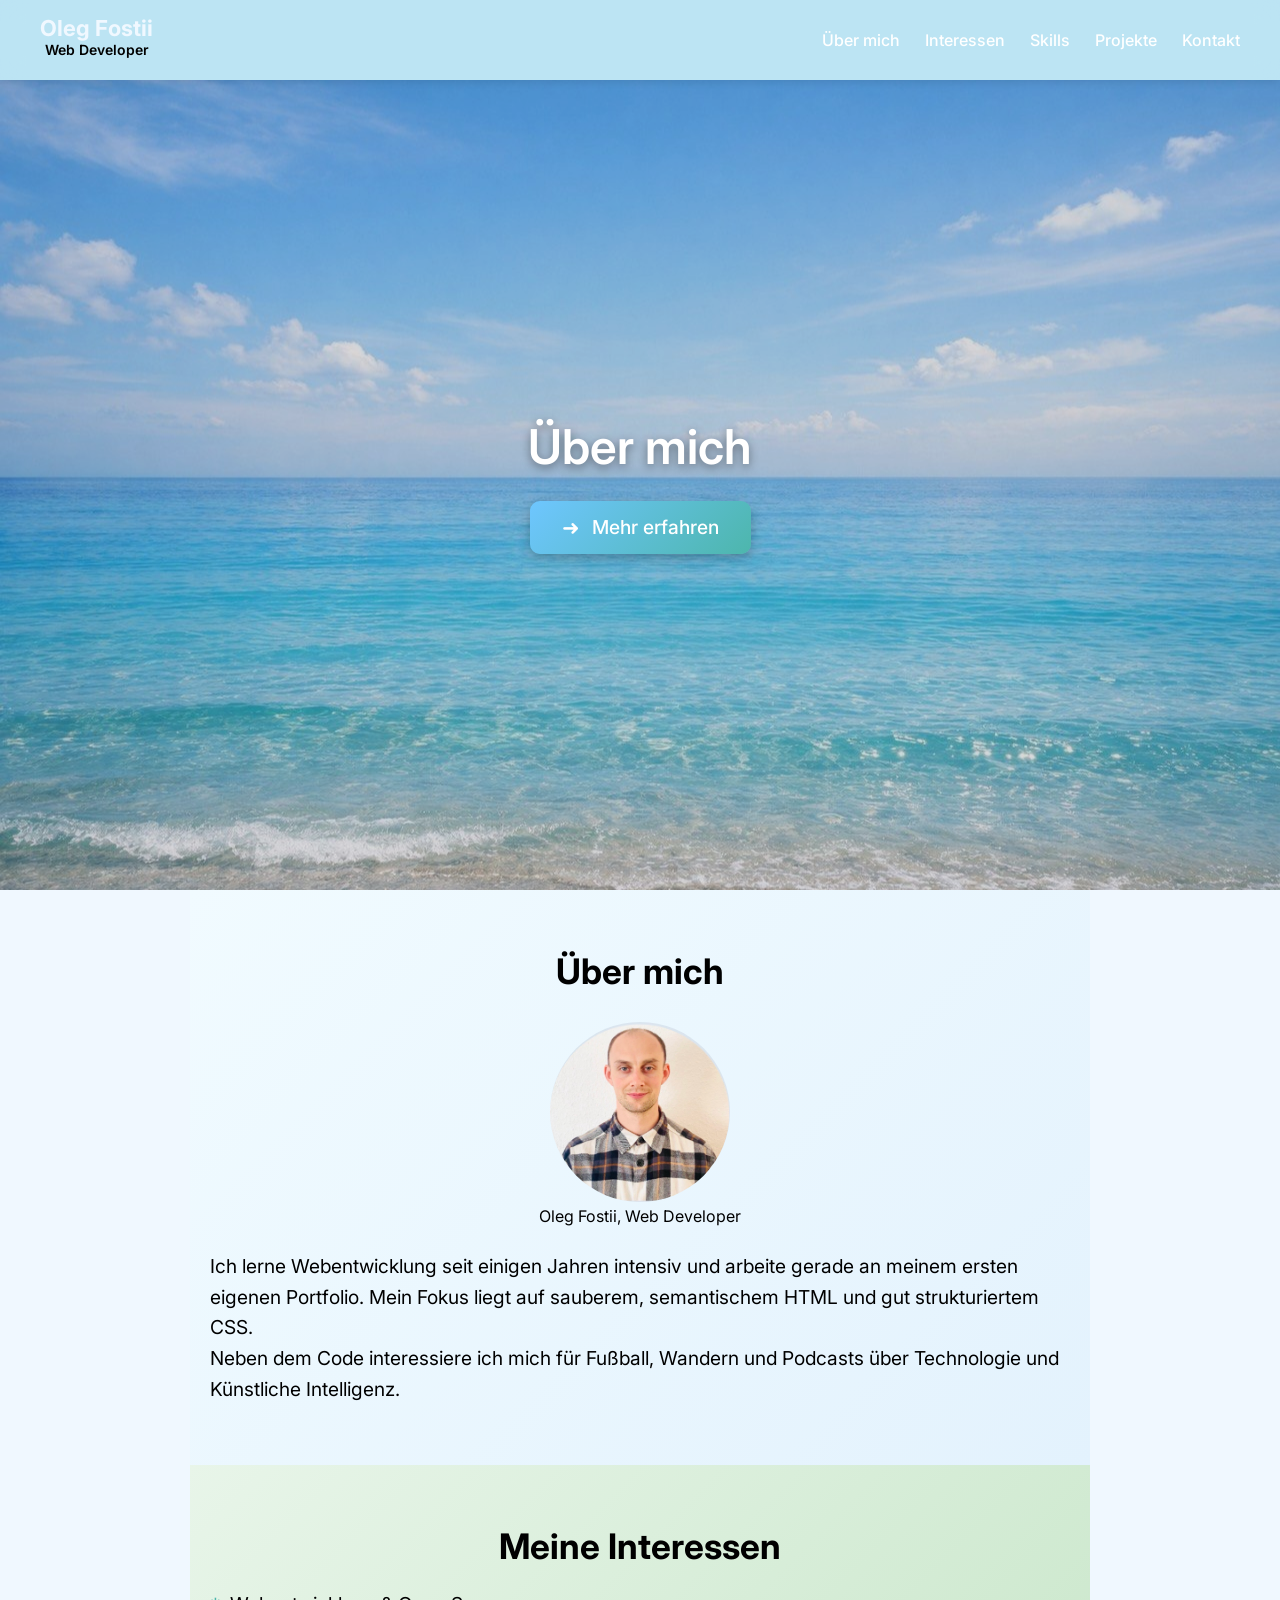
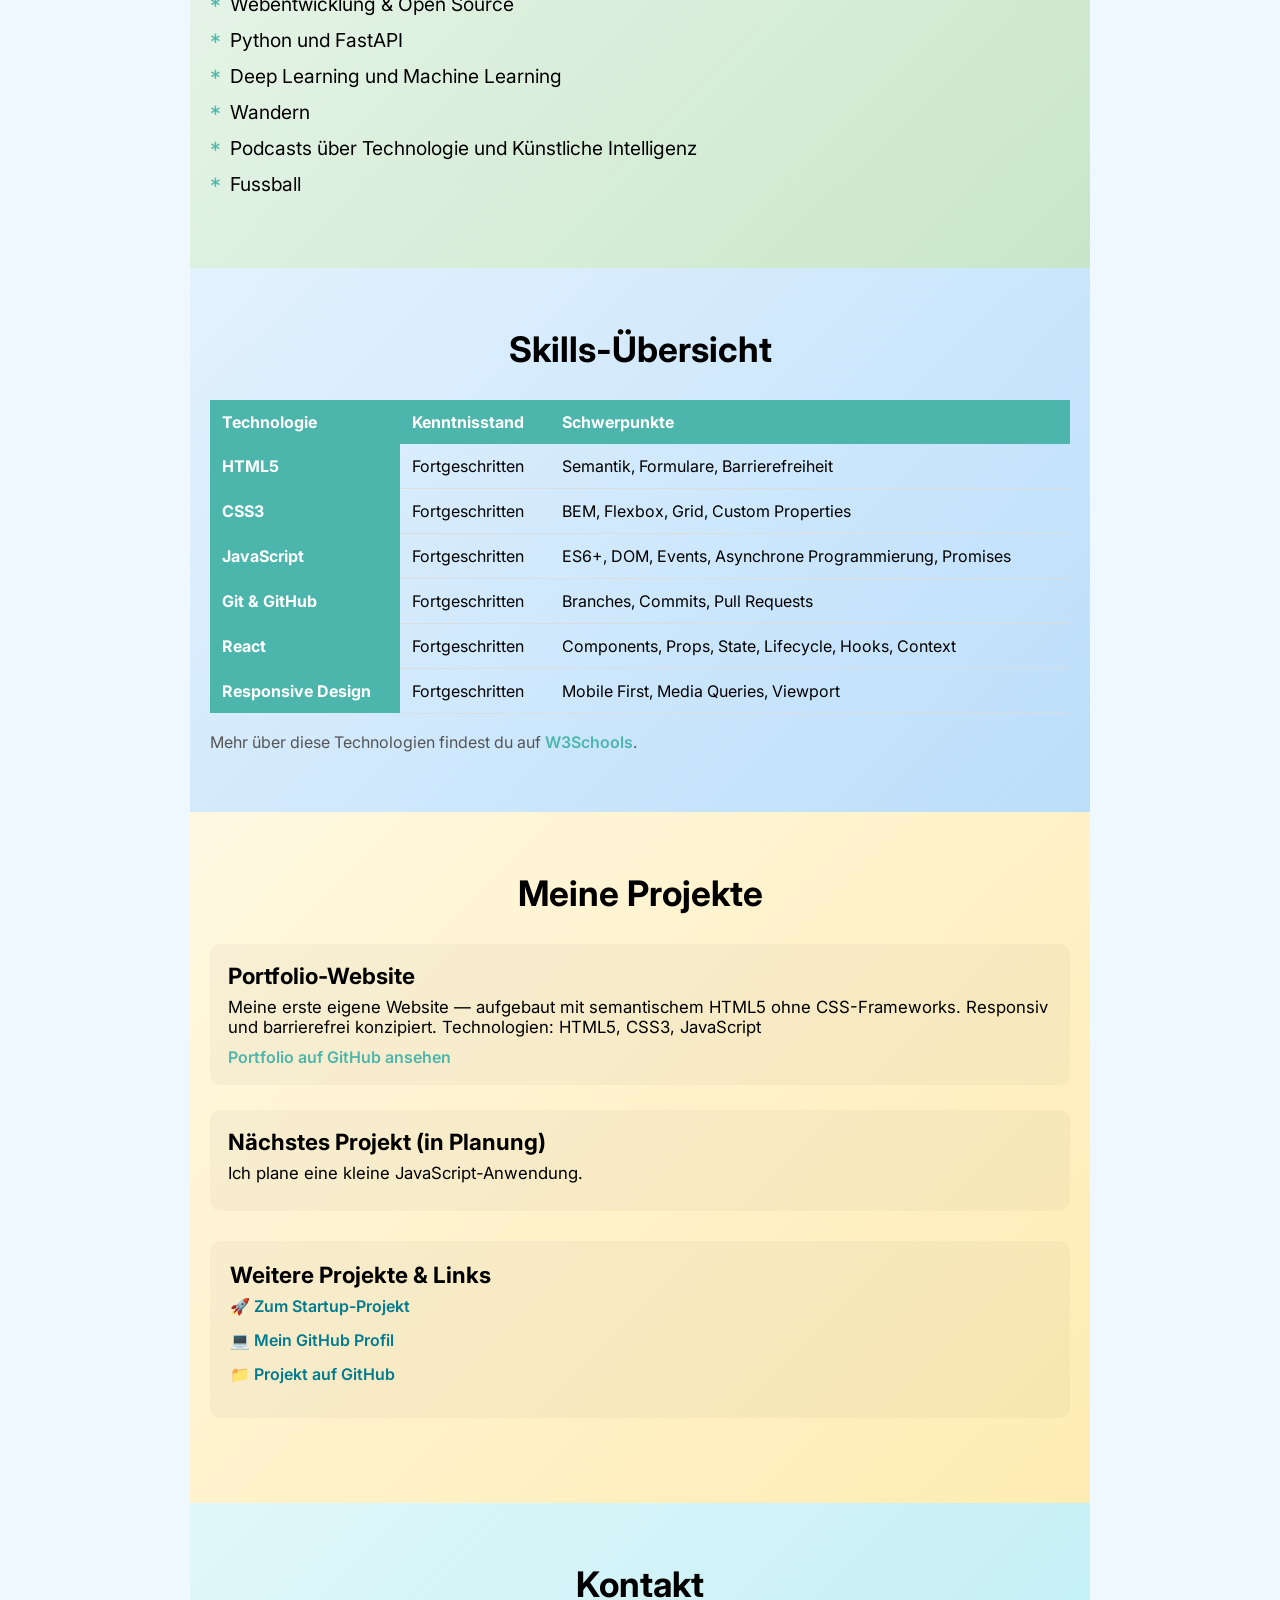
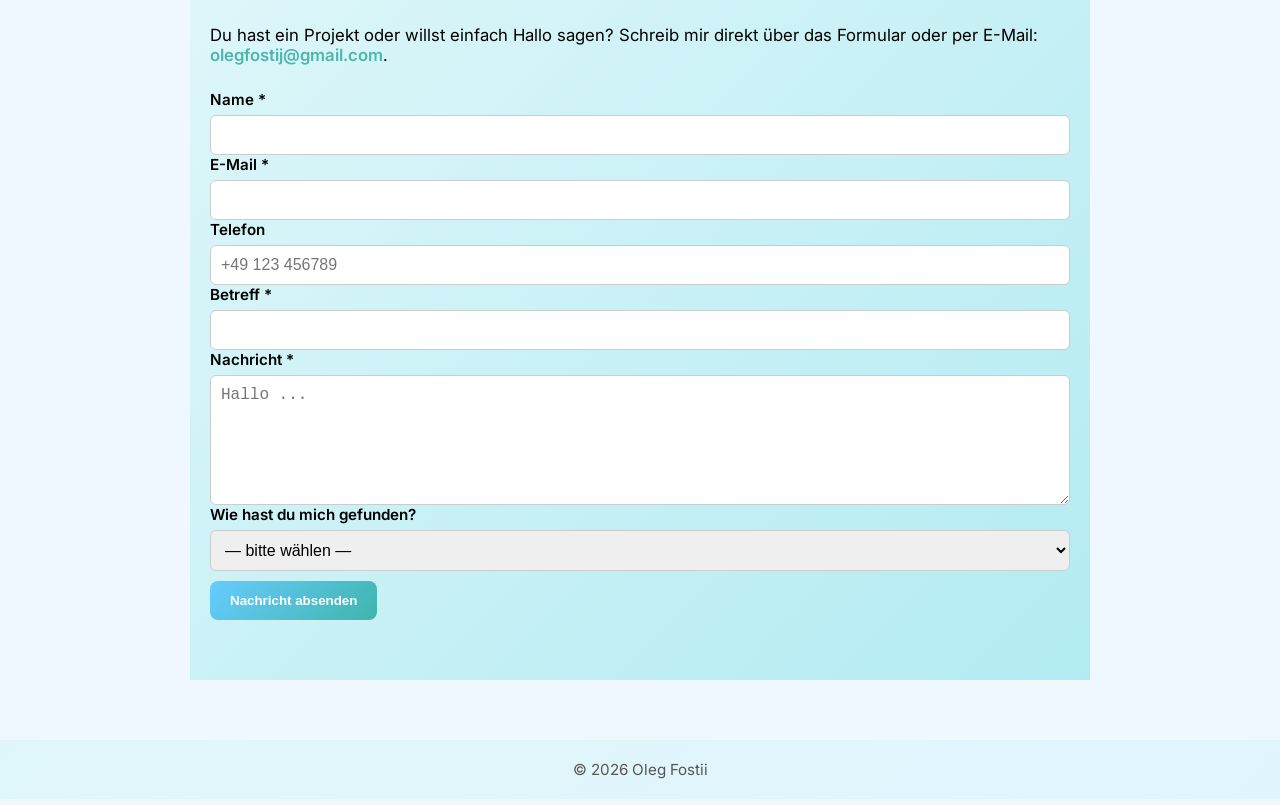
==== commit 72c56cc4: "Added Startup links, GitHub links, updated Projects section" ====
--- a/index.html
+++ b/index.html
@@ -178,10 +178,10 @@
           Technologien: HTML5, CSS3, JavaScript
         </p>
         <a
-            class="projects__item-link"
-            href="https://fostij.github.io/Portfolio.github.io/"
-            target="_blank"
-            rel="noopener noreferrer">Projekt auf GitHub ansehen</a>
+          class="projects__item-link"
+          href="https://fostij.github.io/Portfolio.github.io/"
+          target="_blank"
+          rel="noopener noreferrer">Portfolio auf GitHub ansehen</a>
       </article>
 
       <article class="projects__item">
@@ -189,6 +189,20 @@
         <p class="projects__item-text">
           Ich plane eine kleine JavaScript-Anwendung.
         </p>
+      </article>
+
+      <article class="projects__item projects__links">
+        <h3 class="projects__item-title">Weitere Projekte & Links</h3>
+
+        <a href="https://github.com/carmalego/Pixelperfekt" target="_blank" class="projects__link">
+          &#128640; Zum Startup-Projekt
+        </a>
+        <a href="https://github.com/fostij" target="_blank" class="projects__link">
+          &#128187; Mein GitHub Profil
+        </a>
+        <a href="https://github.com/fostij/Projekt-Meilenstein" target="_blank" class="projects__link">
+          &#128193; Projekt auf GitHub
+        </a>
       </article>
     </section>
 
--- a/css/style.css
+++ b/css/style.css
@@ -387,6 +387,47 @@
 .projects__item-link:hover {
     text-decoration: underline;
 }
+
+.projects__links {
+    margin-top: 30px;
+    padding: 20px;
+    background: rgba(0,0,0,0.03);
+    border-radius: 10px;
+}
+
+.projects__link {
+    display: block;
+    margin-bottom: 10px;
+    font-weight: 600;
+    color: #007b8f;
+    text-decoration: none;
+    position: relative;
+    padding-bottom: 4px;
+    transition: color 0.3s ease;
+}
+
+.projects__link::after {
+    content: "";
+    position: absolute;
+    left: 0;
+    bottom: 0;
+    width: 100%;
+    height: 2px;
+    background-color: #007b8f;
+    transform: scaleX(0);
+    transform-origin: left;
+    transition: transform 0.3s ease;
+}
+
+.projects__link:hover {
+    color: #005f6b;
+}
+
+.projects__link:hover::after {
+    transform: scaleX(1);
+}
+
+
 
 /* ================================
     Kontaktformular Section
